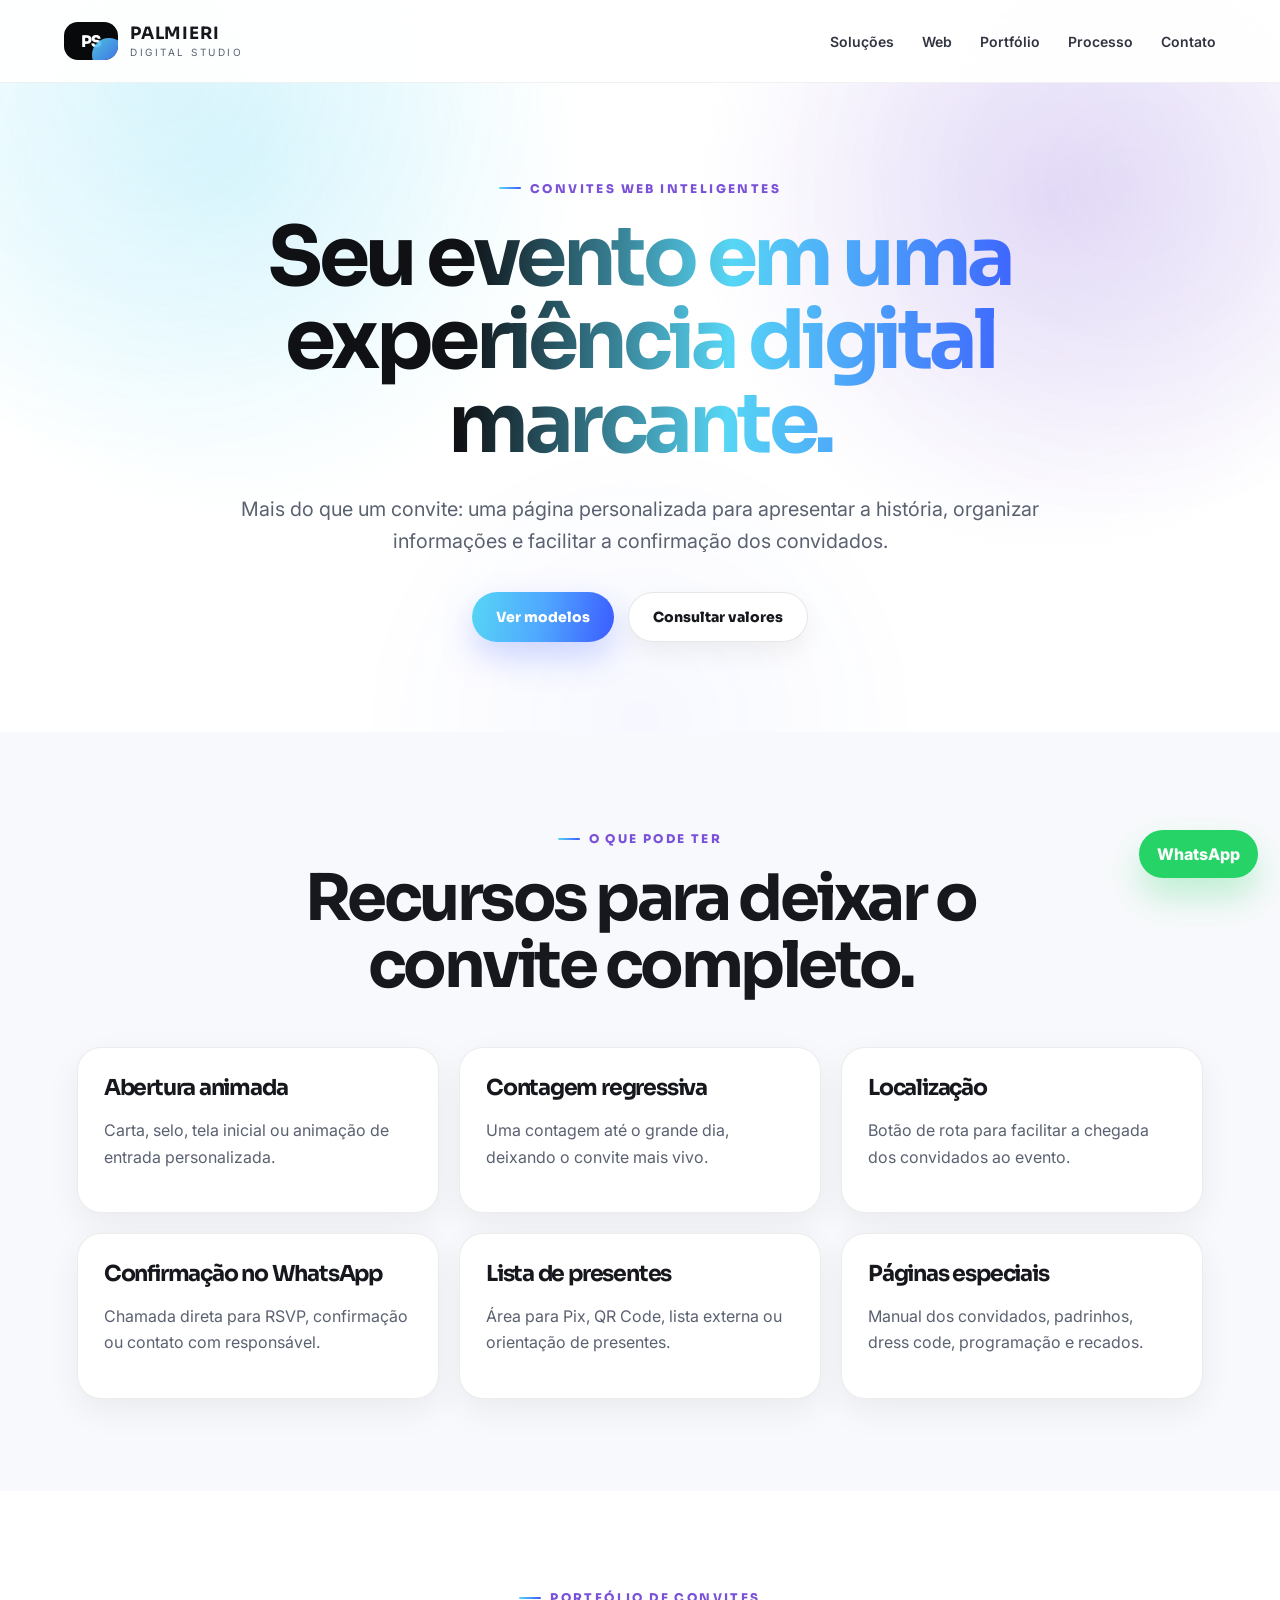
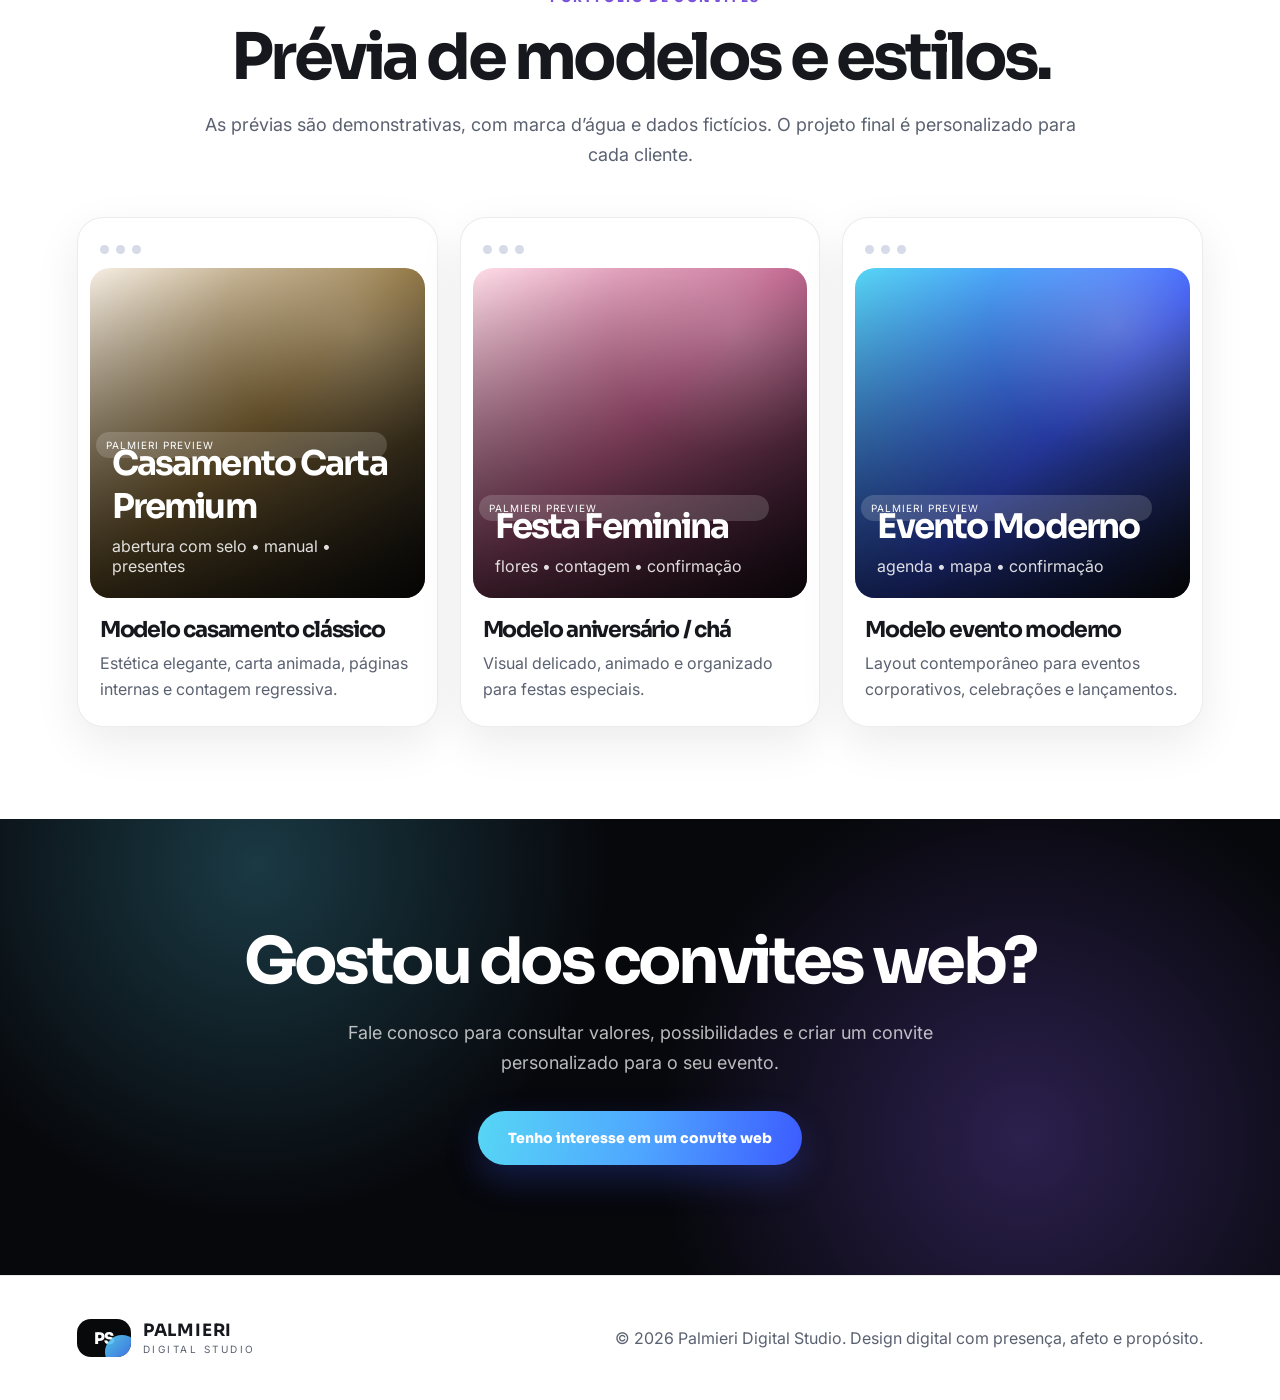
==== convite-web.html @ c3c5ea77 "Cria paginas internas da area web" ====
<!DOCTYPE html><html lang="pt-BR"><head><title>Convites Web Inteligentes | Palmieri Digital Studio</title><meta name="description" content="Convites digitais interativos para casamentos, festas e eventos." /><meta charset="UTF-8" />
<meta name="viewport" content="width=device-width, initial-scale=1.0" />
<link rel="preconnect" href="https://fonts.googleapis.com">
<link rel="preconnect" href="https://fonts.gstatic.com" crossorigin>
<link href="https://fonts.googleapis.com/css2?family=Inter:wght@400;500;600;700;800&family=Sora:wght@400;500;600;700;800&display=swap" rel="stylesheet">
<link rel="stylesheet" href="style.css" />
<script defer src="script.js"></script></head><body><header class="header">
<a class="brand" href="index.html"><span class="brand-symbol">PS</span><span class="brand-text"><strong>Palmieri</strong><small>Digital Studio</small></span></a>
<button class="menu-btn" id="menuBtn" aria-label="Abrir menu">☰</button>
<nav class="nav" id="nav">
<a href="index.html#solucoes">Soluções</a>
<a href="desenvolvimento-web.html">Web</a>
<a href="convite-web.html">Portfólio</a>
<a href="index.html#processo">Processo</a>
<a href="index.html#contato">Contato</a>
</nav>
</header><main>
<section class="page-hero"><div class="hero-content reveal"><p class="eyebrow">Convites Web Inteligentes</p><h1>Seu evento em uma experiência digital marcante.</h1><p class="hero-text">Mais do que um convite: uma página personalizada para apresentar a história, organizar informações e facilitar a confirmação dos convidados.</p><div class="hero-actions"><a class="btn primary" href="#portfolio">Ver modelos</a><a class="btn secondary" href="https://wa.me/5519996208046?text=Ol%C3%A1%21%20Tenho%20interesse%20em%20um%20convite%20web%20interativo%20da%20Palmieri%20Digital%20Studio." target="_blank" rel="noopener">Consultar valores</a></div></div></section>
<section class="section feature-section"><div class="section-head reveal"><span class="eyebrow">O que pode ter</span><h2>Recursos para deixar o convite completo.</h2></div><div class="feature-grid">
<div class="feature-card reveal"><h3>Abertura animada</h3><p>Carta, selo, tela inicial ou animação de entrada personalizada.</p></div>
<div class="feature-card reveal"><h3>Contagem regressiva</h3><p>Uma contagem até o grande dia, deixando o convite mais vivo.</p></div>
<div class="feature-card reveal"><h3>Localização</h3><p>Botão de rota para facilitar a chegada dos convidados ao evento.</p></div>
<div class="feature-card reveal"><h3>Confirmação no WhatsApp</h3><p>Chamada direta para RSVP, confirmação ou contato com responsável.</p></div>
<div class="feature-card reveal"><h3>Lista de presentes</h3><p>Área para Pix, QR Code, lista externa ou orientação de presentes.</p></div>
<div class="feature-card reveal"><h3>Páginas especiais</h3><p>Manual dos convidados, padrinhos, dress code, programação e recados.</p></div>
</div></section>
<section class="section showcase" id="portfolio"><div class="section-head reveal"><span class="eyebrow">Portfólio de convites</span><h2>Prévia de modelos e estilos.</h2><p>As prévias são demonstrativas, com marca d’água e dados fictícios. O projeto final é personalizado para cada cliente.</p></div>
<div class="preview-gallery">
<article class="preview-window reveal"><div class="window-top"><span></span><span></span><span></span></div><div class="project-frame wedding-gold"><span class="watermark">Palmieri Preview</span><h3>Casamento Carta Premium</h3><p>abertura com selo • manual • presentes</p></div><h3>Modelo casamento clássico</h3><p>Estética elegante, carta animada, páginas internas e contagem regressiva.</p></article>
<article class="preview-window reveal"><div class="window-top"><span></span><span></span><span></span></div><div class="project-frame party-pink"><span class="watermark">Palmieri Preview</span><h3>Festa Feminina</h3><p>flores • contagem • confirmação</p></div><h3>Modelo aniversário / chá</h3><p>Visual delicado, animado e organizado para festas especiais.</p></article>
<article class="preview-window reveal"><div class="window-top"><span></span><span></span><span></span></div><div class="project-frame modern-blue"><span class="watermark">Palmieri Preview</span><h3>Evento Moderno</h3><p>agenda • mapa • confirmação</p></div><h3>Modelo evento moderno</h3><p>Layout contemporâneo para eventos corporativos, celebrações e lançamentos.</p></article>
</div></section>
<section class="cta"><div class="cta-content reveal"><h2>Gostou dos convites web?</h2><p>Fale conosco para consultar valores, possibilidades e criar um convite personalizado para o seu evento.</p><a class="btn primary large" href="https://wa.me/5519996208046?text=Ol%C3%A1%21%20Tenho%20interesse%20em%20um%20convite%20web%20interativo%20da%20Palmieri%20Digital%20Studio." target="_blank" rel="noopener">Tenho interesse em um convite web</a></div></section></main><a class="whatsapp-float" href="https://wa.me/5519996208046?text=Ol%C3%A1%21%20Tenho%20interesse%20em%20um%20convite%20web%20interativo%20da%20Palmieri%20Digital%20Studio." target="_blank" rel="noopener">WhatsApp</a><footer class="footer"><div class="brand footer-brand"><span class="brand-symbol">PS</span><span class="brand-text"><strong>Palmieri</strong><small>Digital Studio</small></span></div><p>© 2026 Palmieri Digital Studio. Design digital com presença, afeto e propósito.</p></footer></body></html>
---- style.css ----
:root{
  --white:#ffffff;
  --off:#f8f9fc;
  --soft:#eef4ff;
  --black:#0f1115;
  --graphite:#16181d;
  --text:#5a6170;
  --blue1:#57d6f5;
  --blue2:#4fa7ff;
  --blue3:#3c5bff;
  --purple1:#3f2468;
  --purple2:#7a52d9;
  --purple3:#b59bff;
  --radius:28px;
  --shadow:0 24px 80px rgba(18, 23, 38, .12);
}

*{box-sizing:border-box}
html{scroll-behavior:smooth}
body{
  margin:0;
  font-family:"Inter",system-ui,sans-serif;
  color:var(--graphite);
  background:var(--white);
  overflow-x:hidden;
}
body:before{
  content:"";
  position:fixed;
  inset:0;
  pointer-events:none;
  opacity:.55;
  background:
    radial-gradient(circle at 12% 8%, rgba(87,214,245,.18), transparent 28%),
    radial-gradient(circle at 88% 20%, rgba(122,82,217,.14), transparent 26%),
    radial-gradient(circle at 50% 80%, rgba(60,91,255,.08), transparent 30%);
  z-index:-1;
}
a{text-decoration:none;color:inherit}
h1,h2,h3,p,a,span,li{overflow-wrap:break-word}
h1,h2,h3{
  font-family:"Sora",sans-serif;
  margin:0;
  letter-spacing:-.055em;
}

.header{
  position:sticky;
  top:0;
  z-index:50;
  display:flex;
  align-items:center;
  justify-content:space-between;
  gap:28px;
  padding:22px clamp(18px,5vw,70px);
  background:rgba(255,255,255,.86);
  backdrop-filter:blur(18px);
  border-bottom:1px solid rgba(15,17,21,.06);
}
.brand{display:flex;align-items:center;gap:12px}
.brand-symbol{
  width:54px;height:38px;display:grid;place-items:center;border-radius:14px;
  background:#08090b;color:#fff;font-family:"Sora",sans-serif;font-weight:800;letter-spacing:-1px;
  position:relative;overflow:hidden;
}
.brand-symbol:after{
  content:"";position:absolute;inset:auto -8px -12px auto;width:34px;height:34px;border-radius:50%;
  background:linear-gradient(135deg,var(--blue1),var(--blue3));opacity:.9;
}
.brand-text{display:flex;flex-direction:column;line-height:1}
.brand-text strong{font-family:"Sora",sans-serif;text-transform:uppercase;letter-spacing:.8px;font-size:17px}
.brand-text small{margin-top:5px;text-transform:uppercase;letter-spacing:2.5px;color:var(--text);font-size:10px}
.nav{display:flex;align-items:center;gap:28px;font-weight:600;font-size:14px}
.nav a{color:#303541}
.nav a:hover{background:linear-gradient(90deg,var(--blue1),var(--blue3));-webkit-background-clip:text;background-clip:text;color:transparent}
.menu-btn{display:none;border:0;background:#111;color:white;border-radius:12px;padding:10px 13px;font-size:22px}

.hero{
  min-height:calc(100vh - 84px);
  display:flex;
  align-items:center;
  justify-content:center;
  text-align:center;
  padding:90px clamp(18px,6vw,88px);
  position:relative;
  overflow:hidden;
}
.hero-content{width:min(1120px,100%);margin:0 auto;min-width:0}
.eyebrow{
  display:inline-flex;align-items:center;gap:9px;margin:0 0 20px;
  font-family:"Sora",sans-serif;font-size:12px;font-weight:800;text-transform:uppercase;letter-spacing:2.4px;color:var(--purple2);
}
.eyebrow:before{content:"";width:22px;height:2px;background:linear-gradient(90deg,var(--blue1),var(--blue3));border-radius:99px}
h1{
  width:min(1100px,100%);
  margin:0 auto;
  font-size:clamp(40px,6.4vw,88px);
  line-height:1.02;
  background:linear-gradient(92deg,var(--black) 0%, var(--black) 34%, var(--blue1) 58%, var(--blue3) 86%);
  -webkit-background-clip:text;background-clip:text;color:transparent;
}
.hero-text{
  max-width:820px;margin:28px auto 0;color:var(--text);
  font-size:clamp(17px,1.55vw,22px);line-height:1.6;
}
.hero-actions{display:flex;flex-wrap:wrap;gap:14px;margin-top:34px;justify-content:center}
.btn{
  display:inline-flex;align-items:center;justify-content:center;border-radius:999px;padding:15px 24px;
  font-weight:800;font-family:"Sora",sans-serif;font-size:14px;transition:.25s ease;
}
.btn.primary{color:white;background:linear-gradient(100deg,var(--blue1),var(--blue2),var(--blue3));box-shadow:0 14px 34px rgba(60,91,255,.25)}
.btn.secondary{color:var(--graphite);background:white;border:1px solid rgba(15,17,21,.10);box-shadow:0 10px 26px rgba(15,17,21,.06)}
.btn.large{padding:18px 30px}
.btn:hover{transform:translateY(-3px)}

.section{padding:92px clamp(18px,6vw,88px)}
.section-head{max-width:890px;margin:0 auto 48px;text-align:center;min-width:0}
.section-head h2,.cta h2{font-size:clamp(34px,5vw,64px);line-height:1.04}
.section-head p{margin:18px auto 0;color:var(--text);line-height:1.65;font-size:18px}

.solution-grid{
  display:grid;
  grid-template-columns:repeat(4,1fr);
  gap:20px;
}
.solution-card{
  border:1px solid rgba(15,17,21,.08);
  background:rgba(255,255,255,.82);
  border-radius:var(--radius);
  padding:30px;
  box-shadow:0 12px 40px rgba(15,17,21,.06);
  min-height:310px;
  display:flex;
  flex-direction:column;
}
.solution-card.active{
  background:linear-gradient(135deg,#ffffff,#eefaff 54%,#f4efff);
}
.solution-card.soon{
  opacity:.78;
}
.solution-kicker{
  font-family:"Sora",sans-serif;
  font-size:11px;
  font-weight:800;
  letter-spacing:1.7px;
  text-transform:uppercase;
  color:var(--purple2);
  margin-bottom:16px;
}
.solution-card h3{font-size:clamp(24px,2.2vw,34px);line-height:1.08}
.solution-card p{color:var(--text);line-height:1.65;font-size:16px}
.solution-card a,.solution-card button{
  margin-top:auto;
  align-self:flex-start;
  border:0;
  border-radius:999px;
  padding:12px 18px;
  font-family:"Sora",sans-serif;
  font-weight:800;
  background:linear-gradient(100deg,var(--blue1),var(--blue3));
  color:white;
}
.solution-card button{background:#eef2f7;color:#7a8495}

.web-section{background:var(--off)}
.web-grid{
  display:grid;
  grid-template-columns:repeat(3,1fr);
  gap:22px;
}
.web-card,.showcase-card{
  background:white;
  border:1px solid rgba(15,17,21,.08);
  border-radius:var(--radius);
  padding:22px;
  box-shadow:0 12px 40px rgba(15,17,21,.06);
}
.web-preview{
  height:260px;
  border-radius:24px;
  padding:18px;
  position:relative;
  overflow:hidden;
  background:linear-gradient(135deg,#101116,#3c5bff);
  color:white;
  display:flex;
  flex-direction:column;
}
.invite-preview{background:linear-gradient(135deg,#0f1115,#7a52d9)}
.site-preview{background:linear-gradient(135deg,#0f1115,#57d6f5)}
.portfolio-preview{background:linear-gradient(135deg,#3f2468,#3c5bff)}
.web-preview:after{
  content:"";position:absolute;inset:0;
  background:radial-gradient(circle at 75% 20%, rgba(255,255,255,.25), transparent 32%);
}
.mini-browser{display:flex;gap:7px;position:relative;z-index:2}
.mini-browser span{width:9px;height:9px;border-radius:50%;background:rgba(255,255,255,.65)}
.preview-content{position:relative;z-index:2;margin-top:auto}
.preview-content p{font-family:"Sora",sans-serif;text-transform:uppercase;letter-spacing:1.6px;font-size:11px;opacity:.75}
.preview-content h3{font-size:32px;line-height:1}
.preview-content small{opacity:.75}
.web-card h3,.showcase-card h3{font-size:24px;margin-top:20px}
.web-card p,.showcase-card p{color:var(--text);line-height:1.65}
.web-card a{
  display:inline-flex;margin-top:8px;font-weight:800;
  background:linear-gradient(90deg,var(--blue1),var(--blue3));
  -webkit-background-clip:text;background-clip:text;color:transparent;
}

.showcase-grid{display:grid;grid-template-columns:repeat(3,1fr);gap:22px}
.showcase-card{display:grid;grid-template-columns:1fr;gap:18px}
.screen{
  height:230px;
  border-radius:24px;
  padding:20px;
  position:relative;
  overflow:hidden;
  color:white;
  display:flex;
  align-items:flex-end;
}
.screen:before{
  content:"";
  position:absolute;inset:0;
  background:linear-gradient(180deg,transparent,rgba(0,0,0,.72));
}
.screen h3,.watermark{position:relative;z-index:2}
.watermark{
  position:absolute;
  top:16px;right:16px;
  padding:7px 10px;
  border-radius:999px;
  background:rgba(255,255,255,.16);
  font-size:10px;
  text-transform:uppercase;
  letter-spacing:1px;
}
.screen-wedding{background:linear-gradient(135deg,#f8f3ea,#a98a48)}
.screen-business{background:linear-gradient(135deg,#111,#57d6f5)}
.screen-portfolio{background:linear-gradient(135deg,#7a52d9,#3c5bff)}

.process{background:white}
.steps{max-width:980px;margin:0 auto;display:grid;gap:14px;width:100%}
.step{
  display:grid;
  grid-template-columns:80px minmax(0,1fr);
  gap:22px;
  align-items:start;
  padding:26px;
  border-radius:24px;
  background:linear-gradient(90deg,rgba(87,214,245,.08),rgba(181,155,255,.08));
  border:1px solid rgba(15,17,21,.06);
  min-width:0;
}
.step span{
  font-family:"Sora",sans-serif;font-size:28px;font-weight:800;
  background:linear-gradient(100deg,var(--blue1),var(--blue3));-webkit-background-clip:text;background-clip:text;color:transparent;
}
.step h3{margin:0 0 6px;font-size:22px}
.step p{margin:0;color:var(--text);line-height:1.65}

.cta{
  padding:110px clamp(18px,6vw,88px);
  background:#07080c;color:white;text-align:center;position:relative;overflow:hidden;
}
.cta:before{
  content:"";position:absolute;inset:0;
  background:
    radial-gradient(circle at 20% 10%, rgba(87,214,245,.24), transparent 32%),
    radial-gradient(circle at 80% 70%, rgba(122,82,217,.32), transparent 34%);
}
.cta-content{position:relative;z-index:2;max-width:860px;margin:0 auto;min-width:0}
.cta p{color:rgba(255,255,255,.72);font-size:18px;max-width:680px;margin:22px auto 34px;line-height:1.65}
.whatsapp-float{
  position:fixed;right:22px;bottom:22px;z-index:80;padding:14px 18px;border-radius:999px;
  background:#25D366;color:white;font-weight:800;box-shadow:0 18px 34px rgba(37,211,102,.28);
}
.footer{
  padding:36px clamp(18px,6vw,88px);
  display:flex;justify-content:space-between;align-items:center;gap:22px;
  border-top:1px solid rgba(15,17,21,.08);
}
.footer p{color:var(--text);text-align:right}

.reveal{opacity:0;transform:translateY(28px);transition:opacity .8s ease, transform .8s ease}
.reveal.visible{opacity:1;transform:translateY(0)}

@media(max-width:1100px){
  .solution-grid,.web-grid,.showcase-grid{grid-template-columns:1fr 1fr}
}
@media(max-width:760px){
  .header{align-items:flex-start}
  .menu-btn{display:block}
  .nav{
    display:none;position:absolute;left:18px;right:18px;top:78px;padding:18px;
    flex-direction:column;align-items:flex-start;background:white;border:1px solid rgba(15,17,21,.08);
    border-radius:22px;box-shadow:var(--shadow);
  }
  .nav.open{display:flex}
  .hero{min-height:auto;padding-top:70px;padding-bottom:70px}
  h1{font-size:clamp(38px,11vw,58px)}
  .solution-grid,.web-grid,.showcase-grid{grid-template-columns:1fr}
  .step{grid-template-columns:1fr}
  .footer{flex-direction:column;align-items:flex-start}
  .footer p{text-align:left}
  .whatsapp-float{right:14px;bottom:14px}
}

/* Páginas internas */
.page-hero{min-height:72vh;display:flex;align-items:center;justify-content:center;text-align:center;padding:90px clamp(18px,6vw,88px);background:radial-gradient(circle at 18% 12%, rgba(87,214,245,.18), transparent 30%),radial-gradient(circle at 82% 18%, rgba(122,82,217,.16), transparent 30%)}
.feature-section{background:var(--off)}
.feature-grid{display:grid;grid-template-columns:repeat(3,1fr);gap:20px}
.feature-card{background:white;border:1px solid rgba(15,17,21,.08);border-radius:24px;padding:26px;box-shadow:0 12px 34px rgba(15,17,21,.06)}
.feature-card h3{font-size:22px}
.feature-card p{color:var(--text);line-height:1.65}
.preview-gallery{display:grid;grid-template-columns:repeat(3,1fr);gap:22px}
.preview-window{border:1px solid rgba(15,17,21,.08);background:white;border-radius:26px;padding:12px;box-shadow:0 16px 46px rgba(15,17,21,.08)}
.window-top{height:38px;display:flex;align-items:center;gap:7px;padding:0 10px}
.window-top span{width:9px;height:9px;border-radius:50%;background:#d6dbe7}
.project-frame{min-height:330px;border-radius:20px;padding:22px;color:white;position:relative;overflow:hidden;display:flex;flex-direction:column;justify-content:flex-end}
.project-frame:before{content:"";position:absolute;inset:0;background:linear-gradient(180deg, transparent 0%, rgba(0,0,0,.74) 100%),radial-gradient(circle at 78% 18%, rgba(255,255,255,.24), transparent 34%)}
.project-frame h3,.project-frame p,.project-frame .watermark{position:relative;z-index:2}
.project-frame h3{font-size:34px}
.project-frame p{margin:8px 0 0;opacity:.86}
.preview-window > h3{font-size:22px;margin:18px 10px 8px}
.preview-window > p{color:var(--text);line-height:1.6;margin:0 10px 12px}
.wedding-gold{background:linear-gradient(135deg,#f7efe4,#8e713b 48%,#111)}
.party-pink{background:linear-gradient(135deg,#ffdde8,#bf5d89 48%,#241020)}
.modern-blue{background:linear-gradient(135deg,#57d6f5,#3c5bff 55%,#101116)}
.commerce-green{background:linear-gradient(135deg,#b9f6d0,#00a884 48%,#0f1115)}
.portfolio-purple{background:linear-gradient(135deg,#b59bff,#7a52d9 52%,#111)}
.elegant-dark{background:linear-gradient(135deg,#333,#0f1115 58%,#3c5bff)}
@media(max-width:1100px){.feature-grid,.preview-gallery{grid-template-columns:1fr 1fr}}
@media(max-width:760px){.page-hero{min-height:auto;padding-top:70px;padding-bottom:70px}.feature-grid,.preview-gallery{grid-template-columns:1fr}.project-frame{min-height:280px}}
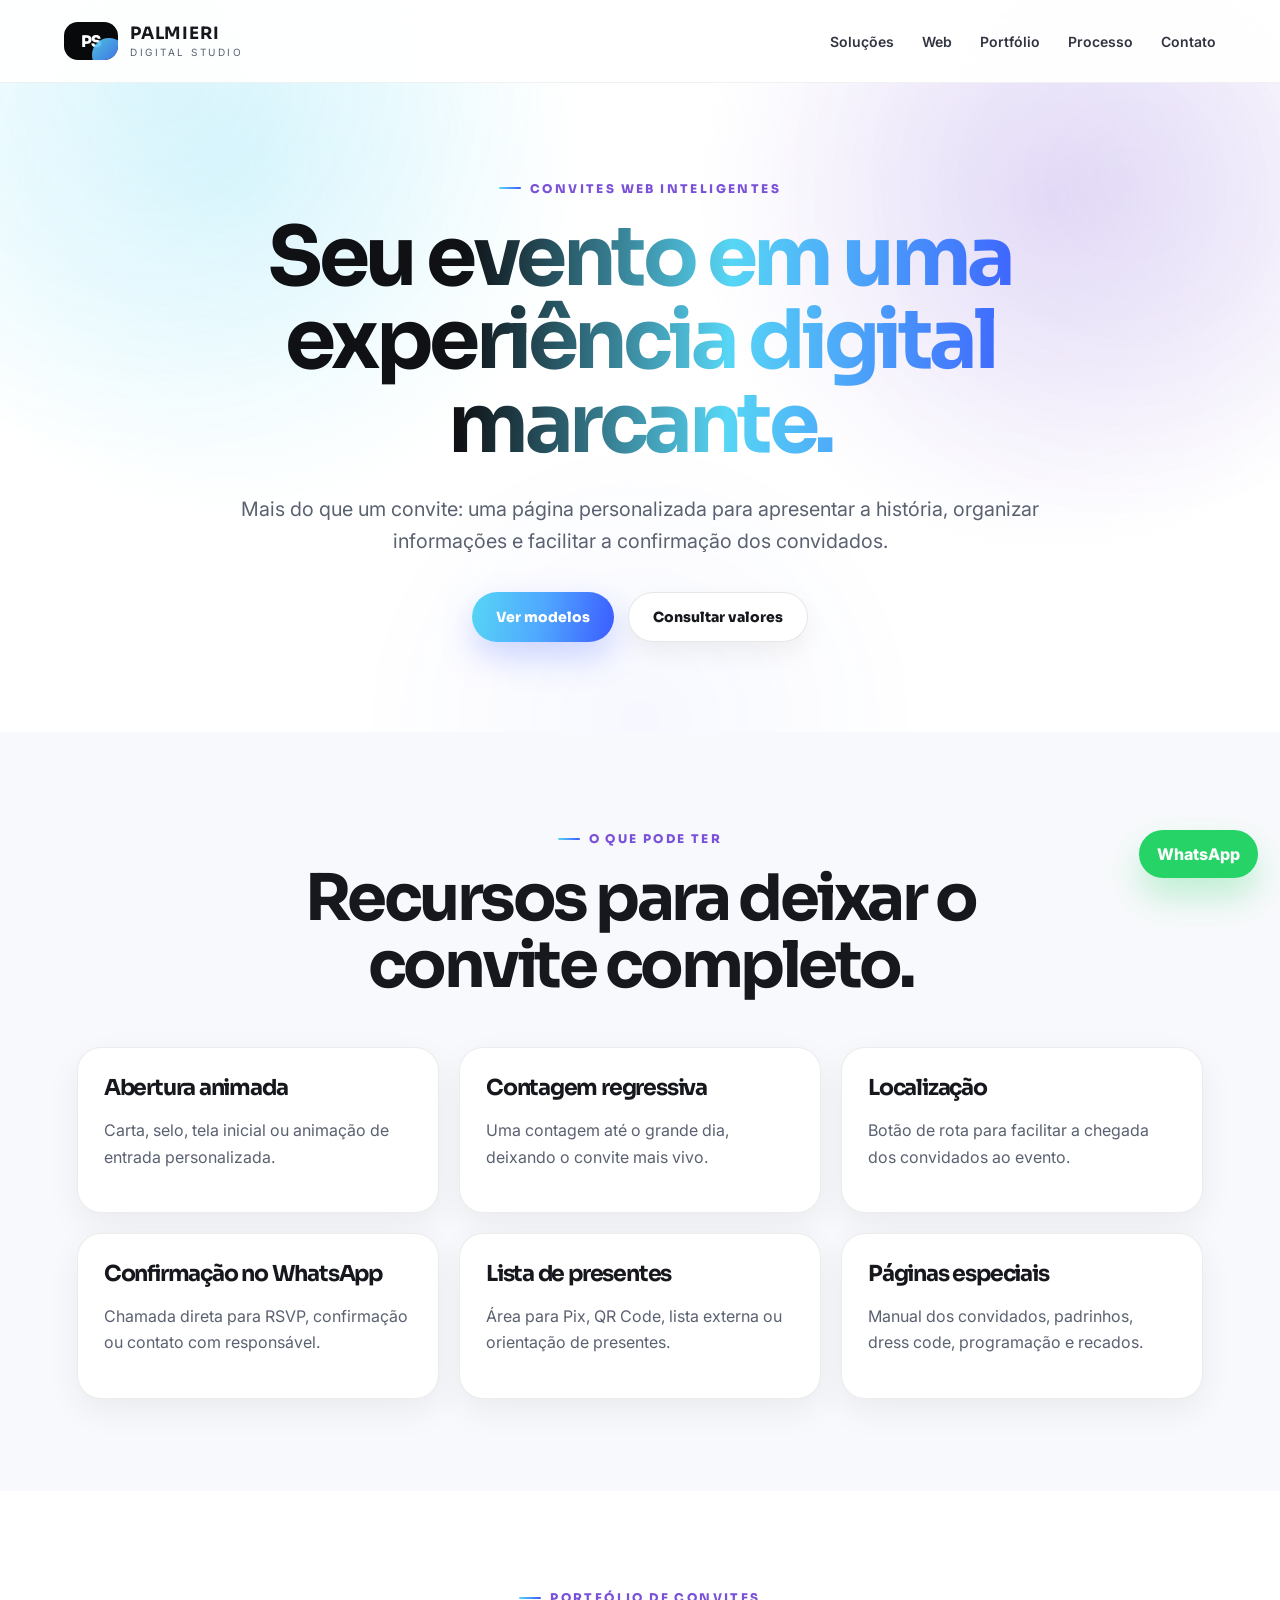
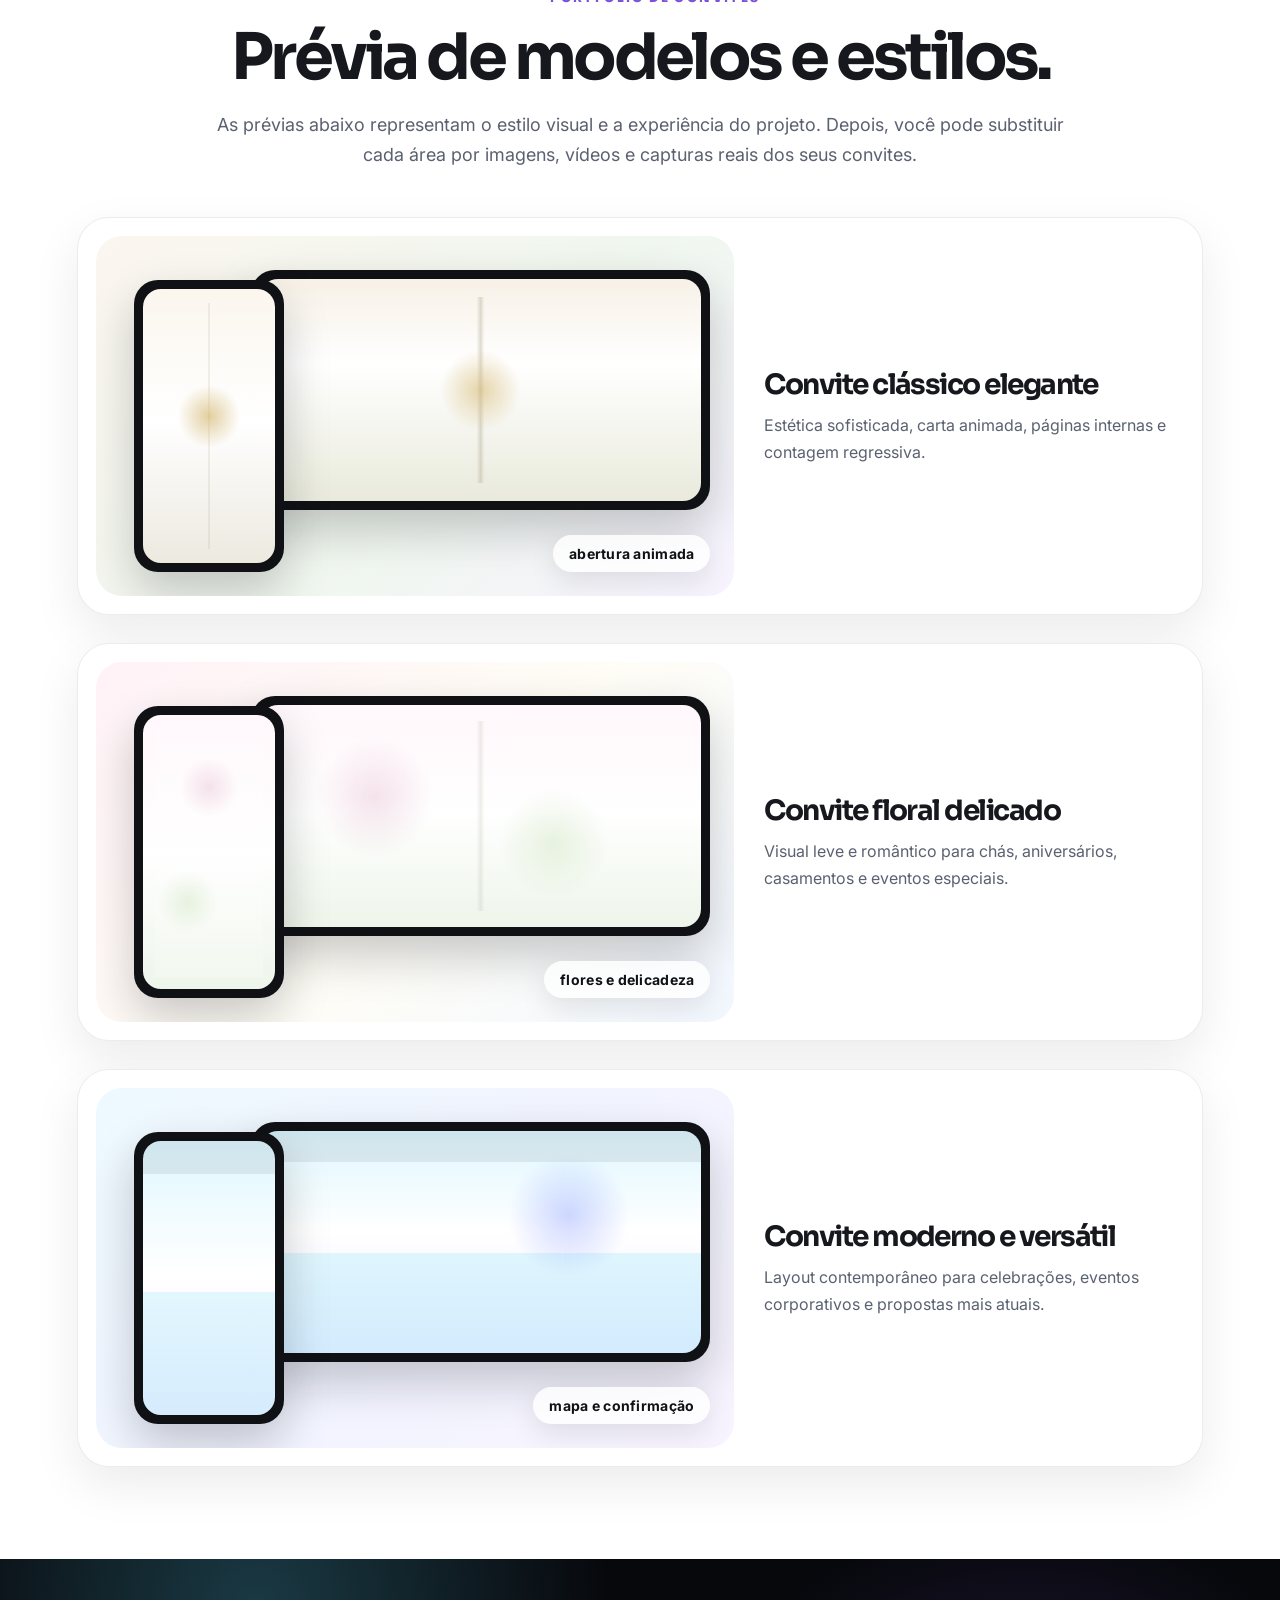
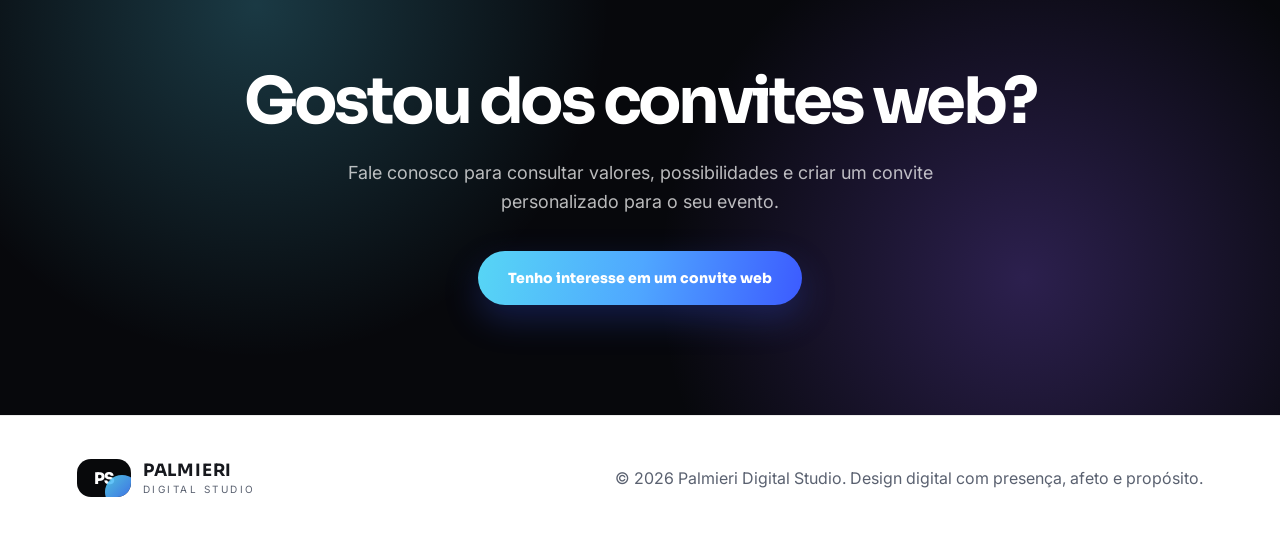
==== commit d2fbd6d4: "Atualização V5" ====
--- a/convite-web.html
+++ b/convite-web.html
@@ -10,7 +10,7 @@
 <nav class="nav" id="nav">
 <a href="index.html#solucoes">Soluções</a>
 <a href="desenvolvimento-web.html">Web</a>
-<a href="convite-web.html">Portfólio</a>
+<a href="index.html#modelos">Portfólio</a>
 <a href="index.html#processo">Processo</a>
 <a href="index.html#contato">Contato</a>
 </nav>
@@ -24,10 +24,31 @@
 <div class="feature-card reveal"><h3>Lista de presentes</h3><p>Área para Pix, QR Code, lista externa ou orientação de presentes.</p></div>
 <div class="feature-card reveal"><h3>Páginas especiais</h3><p>Manual dos convidados, padrinhos, dress code, programação e recados.</p></div>
 </div></section>
-<section class="section showcase" id="portfolio"><div class="section-head reveal"><span class="eyebrow">Portfólio de convites</span><h2>Prévia de modelos e estilos.</h2><p>As prévias são demonstrativas, com marca d’água e dados fictícios. O projeto final é personalizado para cada cliente.</p></div>
-<div class="preview-gallery">
-<article class="preview-window reveal"><div class="window-top"><span></span><span></span><span></span></div><div class="project-frame wedding-gold"><span class="watermark">Palmieri Preview</span><h3>Casamento Carta Premium</h3><p>abertura com selo • manual • presentes</p></div><h3>Modelo casamento clássico</h3><p>Estética elegante, carta animada, páginas internas e contagem regressiva.</p></article>
-<article class="preview-window reveal"><div class="window-top"><span></span><span></span><span></span></div><div class="project-frame party-pink"><span class="watermark">Palmieri Preview</span><h3>Festa Feminina</h3><p>flores • contagem • confirmação</p></div><h3>Modelo aniversário / chá</h3><p>Visual delicado, animado e organizado para festas especiais.</p></article>
-<article class="preview-window reveal"><div class="window-top"><span></span><span></span><span></span></div><div class="project-frame modern-blue"><span class="watermark">Palmieri Preview</span><h3>Evento Moderno</h3><p>agenda • mapa • confirmação</p></div><h3>Modelo evento moderno</h3><p>Layout contemporâneo para eventos corporativos, celebrações e lançamentos.</p></article>
+<section class="section showcase immersive-showcase" id="portfolio"><div class="section-head reveal"><span class="eyebrow">Portfólio de convites</span><h2>Prévia de modelos e estilos.</h2><p>As prévias abaixo representam o estilo visual e a experiência do projeto. Depois, você pode substituir cada área por imagens, vídeos e capturas reais dos seus convites.</p></div>
+<div class="immersive-grid">
+<article class="immersive-card reveal">
+  <div class="immersive-stage stage-wedding">
+    <div class="mockup desktop-mockup"><div class="mockup-screen screen-invite"></div></div>
+    <div class="mockup phone-mockup"><div class="mockup-screen screen-invite-vertical"></div></div>
+    <span class="floating-pill">abertura animada</span>
+  </div>
+  <div class="immersive-copy"><h3>Convite clássico elegante</h3><p>Estética sofisticada, carta animada, páginas internas e contagem regressiva.</p></div>
+</article>
+<article class="immersive-card reveal">
+  <div class="immersive-stage stage-floral">
+    <div class="mockup desktop-mockup"><div class="mockup-screen screen-floral"></div></div>
+    <div class="mockup phone-mockup"><div class="mockup-screen screen-floral-vertical"></div></div>
+    <span class="floating-pill">flores e delicadeza</span>
+  </div>
+  <div class="immersive-copy"><h3>Convite floral delicado</h3><p>Visual leve e romântico para chás, aniversários, casamentos e eventos especiais.</p></div>
+</article>
+<article class="immersive-card reveal">
+  <div class="immersive-stage stage-modern">
+    <div class="mockup desktop-mockup"><div class="mockup-screen screen-modern"></div></div>
+    <div class="mockup phone-mockup"><div class="mockup-screen screen-modern-vertical"></div></div>
+    <span class="floating-pill">mapa e confirmação</span>
+  </div>
+  <div class="immersive-copy"><h3>Convite moderno e versátil</h3><p>Layout contemporâneo para celebrações, eventos corporativos e propostas mais atuais.</p></div>
+</article>
 </div></section>
 <section class="cta"><div class="cta-content reveal"><h2>Gostou dos convites web?</h2><p>Fale conosco para consultar valores, possibilidades e criar um convite personalizado para o seu evento.</p><a class="btn primary large" href="https://wa.me/5519996208046?text=Ol%C3%A1%21%20Tenho%20interesse%20em%20um%20convite%20web%20interativo%20da%20Palmieri%20Digital%20Studio." target="_blank" rel="noopener">Tenho interesse em um convite web</a></div></section></main><a class="whatsapp-float" href="https://wa.me/5519996208046?text=Ol%C3%A1%21%20Tenho%20interesse%20em%20um%20convite%20web%20interativo%20da%20Palmieri%20Digital%20Studio." target="_blank" rel="noopener">WhatsApp</a><footer class="footer"><div class="brand footer-brand"><span class="brand-symbol">PS</span><span class="brand-text"><strong>Palmieri</strong><small>Digital Studio</small></span></div><p>© 2026 Palmieri Digital Studio. Design digital com presença, afeto e propósito.</p></footer></body></html>
--- a/style.css
+++ b/style.css
@@ -334,3 +334,75 @@
 .elegant-dark{background:linear-gradient(135deg,#333,#0f1115 58%,#3c5bff)}
 @media(max-width:1100px){.feature-grid,.preview-gallery{grid-template-columns:1fr 1fr}}
 @media(max-width:760px){.page-hero{min-height:auto;padding-top:70px;padding-bottom:70px}.feature-grid,.preview-gallery{grid-template-columns:1fr}.project-frame{min-height:280px}}
+
+
+/* Atualizações de portfólio geral */
+.general-preview-grid{display:grid;grid-template-columns:repeat(3,1fr);gap:24px}
+.general-preview-card{background:white;border:1px solid rgba(15,17,21,.08);border-radius:28px;padding:18px;box-shadow:0 14px 42px rgba(15,17,21,.08)}
+.media-showcase{position:relative;min-height:290px;border-radius:24px;overflow:hidden;padding:18px;display:flex;align-items:center;justify-content:center;background:linear-gradient(135deg,#eef9ff,#f5f2ff)}
+.media-invite{background:linear-gradient(135deg,#fff7f0,#eefaf7 55%,#eef3ff)}
+.media-site{background:linear-gradient(135deg,#eef9ff,#eef2ff 55%,#f5f2ff)}
+.media-portfolio{background:linear-gradient(135deg,#f2f6ff,#f7f1ff 58%,#eefbff)}
+.device{position:relative;background:#111722;border-radius:22px;box-shadow:0 24px 48px rgba(15,17,21,.18)}
+.device-screen{position:absolute;inset:8px;border-radius:16px;background-size:cover;background-position:center;overflow:hidden}
+.monitor-device,.laptop-device{width:84%;height:185px}
+.monitor-device::after,.laptop-device::after{content:"";position:absolute;left:50%;transform:translateX(-50%);bottom:-10px;width:38%;height:10px;border-radius:999px;background:rgba(17,23,34,.18)}
+.phone-device{width:112px;height:220px;position:absolute;bottom:18px}
+.phone-device.float-left{left:16px}
+.phone-device.float-right{right:18px}
+.phone-device.small-phone{width:98px;height:198px}
+.tablet-device{width:34%;height:180px;position:absolute;right:18px;bottom:22px;border-radius:20px}
+.preview-copy{padding:16px 6px 8px}
+.preview-copy h3{font-size:24px;margin:0 0 8px}
+.preview-copy p{margin:0;color:var(--text);line-height:1.65}
+.screen-invite{background:linear-gradient(180deg,#f7f1e7,#ffffff 38%,#e9eadc 100%)}
+.screen-invite::before,.screen-invite-vertical::before,.screen-floral::before,.screen-floral-vertical::before,.screen-modern::before,.screen-modern-vertical::before,.screen-site::before,.screen-site-mobile::before,.screen-portfolio::before,.screen-portfolio-alt::before{content:"";position:absolute}
+.screen-invite::before{inset:18px;background:radial-gradient(circle at 50% 50%, rgba(212,181,107,.55), transparent 18%),linear-gradient(90deg, transparent 49%, rgba(162,152,123,.32) 50%, transparent 51%)}
+.screen-invite-vertical{background:linear-gradient(180deg,#fbf6ee,#fff 48%,#ece9df)}
+.screen-invite-vertical::before{inset:14px;background:radial-gradient(circle at 50% 46%, rgba(212,181,107,.65), transparent 22%),linear-gradient(90deg, transparent 49%, rgba(162,152,123,.28) 50%, transparent 51%)}
+.screen-site{background:linear-gradient(180deg,#d7f4ff,#ffffff 38%,#eef2ff 100%)}
+.screen-site::before{inset:0;background:linear-gradient(180deg, rgba(17,23,34,.1) 0 18%, transparent 18%),radial-gradient(circle at 72% 48%, rgba(87,214,245,.46), transparent 19%),linear-gradient(180deg, transparent 55%, rgba(60,91,255,.14) 55%)}
+.screen-site-mobile{background:linear-gradient(180deg,#d7f4ff,#ffffff 40%,#eef2ff 100%)}
+.screen-site-mobile::before{inset:0;background:linear-gradient(180deg, rgba(17,23,34,.08) 0 14%, transparent 14%),linear-gradient(180deg, transparent 54%, rgba(60,91,255,.14) 54%)}
+.screen-portfolio{background:linear-gradient(180deg,#f1f2ff,#ffffff 35%,#eefbff 100%)}
+.screen-portfolio::before{inset:0;background:linear-gradient(180deg, rgba(17,23,34,.08) 0 18%, transparent 18%),radial-gradient(circle at 30% 42%, rgba(122,82,217,.20), transparent 16%),linear-gradient(90deg, transparent 0 30%, rgba(17,23,34,.06) 30% 32%, transparent 32% 100%)}
+.screen-portfolio-alt{background:linear-gradient(180deg,#eef2ff,#ffffff 45%,#f7f1ff)}
+.screen-portfolio-alt::before{inset:0;background:linear-gradient(180deg, rgba(17,23,34,.08) 0 14%, transparent 14%),linear-gradient(180deg, transparent 50%, rgba(122,82,217,.10) 50%)}
+
+/* Convites: portfólio visual */
+.immersive-grid{display:grid;grid-template-columns:1fr;gap:28px;max-width:1180px;margin:0 auto}
+.immersive-card{display:grid;grid-template-columns:1.2fr .8fr;gap:24px;align-items:center;background:white;border:1px solid rgba(15,17,21,.08);border-radius:32px;padding:18px;box-shadow:0 18px 48px rgba(15,17,21,.08)}
+.immersive-stage{position:relative;min-height:360px;border-radius:26px;overflow:hidden;padding:26px;background:linear-gradient(135deg,#f9f7f0,#eff7ef 54%,#f4f1ff)}
+.stage-wedding{background:linear-gradient(135deg,#fbf6ef,#f0f7ef 56%,#f7f3ff)}
+.stage-floral{background:linear-gradient(135deg,#fff2f7,#fffdf6 52%,#f2f7ff)}
+.stage-modern{background:linear-gradient(135deg,#eef9ff,#f2f4ff 54%,#f8f4ff)}
+.mockup{position:absolute;background:#0f1115;border-radius:24px;box-shadow:0 20px 46px rgba(15,17,21,.22)}
+.desktop-mockup{width:72%;height:240px;right:24px;top:34px}
+.phone-mockup{width:150px;height:292px;left:38px;bottom:24px}
+.mockup-screen{position:absolute;inset:9px;border-radius:18px;background-size:cover;background-position:center;overflow:hidden}
+.screen-floral{background:linear-gradient(180deg,#fff7fb,#fff 48%,#eef5ea)}
+.screen-floral::before{inset:16px;background:radial-gradient(circle at 24% 40%, rgba(225,176,200,.35), transparent 18%),radial-gradient(circle at 68% 64%, rgba(196,222,176,.35), transparent 18%),linear-gradient(90deg, transparent 49%, rgba(173,167,150,.2) 50%, transparent 51%)}
+.screen-floral-vertical{background:linear-gradient(180deg,#fff7fb,#fff 50%,#eef5ea)}
+.screen-floral-vertical::before{inset:12px;background:radial-gradient(circle at 50% 24%, rgba(225,176,200,.35), transparent 15%),radial-gradient(circle at 30% 70%, rgba(196,222,176,.35), transparent 16%),linear-gradient(180deg, rgba(255,255,255,.2), rgba(255,255,255,.2))}
+.screen-modern{background:linear-gradient(180deg,#dff7ff,#ffffff 45%,#eef0ff 100%)}
+.screen-modern::before{inset:0;background:linear-gradient(180deg, rgba(17,23,34,.08) 0 14%, transparent 14%),radial-gradient(circle at 70% 38%, rgba(60,91,255,.24), transparent 18%),linear-gradient(180deg, transparent 55%, rgba(87,214,245,.18) 55%)}
+.screen-modern-vertical{background:linear-gradient(180deg,#dff7ff,#ffffff 48%,#eef0ff 100%)}
+.screen-modern-vertical::before{inset:0;background:linear-gradient(180deg, rgba(17,23,34,.08) 0 12%, transparent 12%),linear-gradient(180deg, transparent 55%, rgba(87,214,245,.16) 55%)}
+.floating-pill{position:absolute;right:24px;bottom:24px;padding:10px 16px;border-radius:999px;background:rgba(255,255,255,.82);backdrop-filter:blur(10px);font-size:14px;font-weight:700;letter-spacing:.02em;color:#0f1115;box-shadow:0 10px 28px rgba(15,17,21,.1)}
+.immersive-copy{padding:10px 6px}
+.immersive-copy h3{font-size:28px;margin:0 0 10px}
+.immersive-copy p{margin:0;color:var(--text);line-height:1.7}
+
+@media(max-width:1100px){
+  .general-preview-grid{grid-template-columns:1fr}
+  .immersive-card{grid-template-columns:1fr}
+}
+@media(max-width:760px){
+  .media-showcase{min-height:250px}
+  .monitor-device,.laptop-device{width:88%;height:152px}
+  .phone-device{width:90px;height:176px}
+  .tablet-device{width:40%;height:144px}
+  .immersive-stage{min-height:320px}
+  .desktop-mockup{width:74%;height:190px;right:18px;top:30px}
+  .phone-mockup{width:118px;height:226px;left:18px;bottom:18px}
+}
